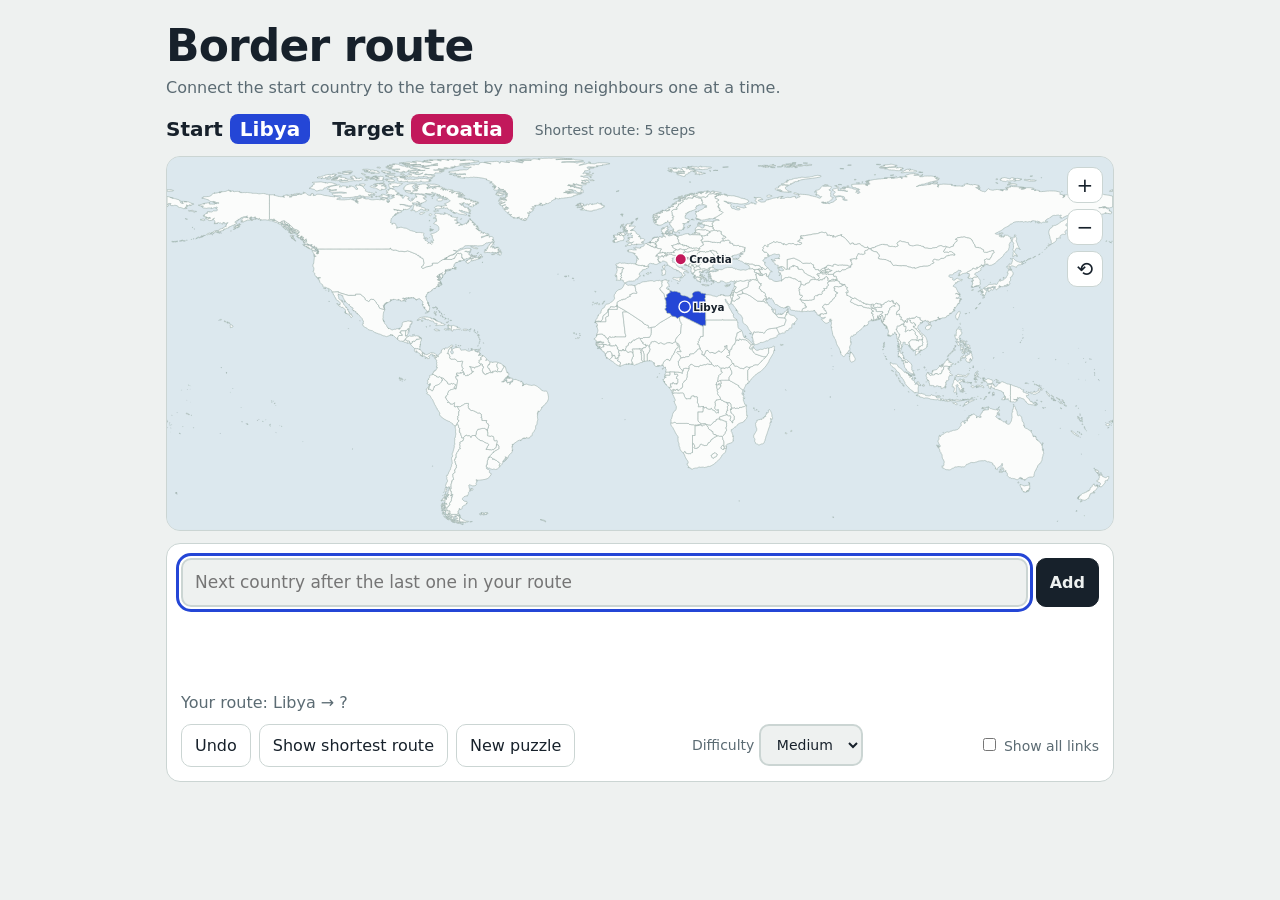
==== index.html @ fc67e156 "chnaged" ====
<!DOCTYPE html>
<html lang="en">

<head>
  <meta charset="utf-8">
  <meta name="viewport" content="width=device-width, initial-scale=1, viewport-fit=cover">
  <title>Border route</title>
  <link rel="stylesheet" href="style.css">
</head>

<body>
  <main>
    <h1>Border route</h1>
    <p class="lede">Connect the start country to the target by naming neighbours one at a time.</p>

    <div class="brief"><span>Start <b class="s" id="sName"></b></span><span>Target <b class="t"
          id="tName"></b></span><small id="par"></small></div>

    <div class="mapbox"><svg id="map" viewBox="0 0 1000 394" role="img"
        aria-label="Zoomable, draggable world map showing your route">
        <rect width="1000" height="394" fill="var(--sea)" />
        <defs>
          <g id="world"></g>
        </defs>
        <g id="vw">
          <use href="#world" x="0" />
          <use href="#world" x="1000" />
        </g>
      </svg>
      <div class="zoom"><button id="zin" aria-label="Zoom in">+</button><button id="zout"
          aria-label="Zoom out">−</button><button id="zreset" aria-label="Reset view">⟲</button></div>
    </div>
    <div class="panel">
      <div class="entry"><input id="inp" autocomplete="off" spellcheck="false"
          placeholder="Next country after the last one in your route" aria-label="Country name"><button class="primary"
          id="go">Add</button></div>
      <div class="sugg" id="sugg"></div>
      <p id="msg" role="status"></p>
      <p class="route" id="route"></p>
      <div class="row">
        <button id="undo">Undo</button>
        <button id="reveal">Show shortest route</button>
        <button id="new">New puzzle</button>
        <label>Difficulty <select id="diff">
            <option value="3,4">Easy</option>
            <option value="5,6" selected>Medium</option>
            <option value="7,12">Hard</option>
          </select></label>
        <label><input type="checkbox" id="all" style="flex:none"> Show all links</label>
      </div>
    </div>
  </main>

  <script src="script.js"></script>
  </script>
</body>

</html>
---- style.css ----
:root {
    --bg: #EEF1F0;
    --ink: #17212B;
    --muted: #5B6B73;
    --panel: #fff;
    --line: #CBD5D3;
    --sea: #DCE8EE;
    --land: #FBFCFB;
    --edge: #9AAFA9;
    --dot: #8FA19B;
    --route: #0B7A75;
    --start: #2446D6;
    --target: #C2185B;
    --bad: #B93131;
    color-scheme: light;
    box-sizing: border-box;
    padding-top: env(safe-area-inset-top, 0px);
    padding-bottom: env(safe-area-inset-bottom, 0px)
}

@media (prefers-color-scheme:dark) {
    :root:not([data-theme="light"]) {
        --bg: #0F1719;
        --ink: #E4EEEC;
        --muted: #93A6A3;
        --panel: #172326;
        --line: #2B3D40;
        --sea: #13262C;
        --land: #21383C;
        --edge: #3F5E60;
        --dot: #5E7873;
        --route: #3FD1C7;
        --start: #7A96FF;
        --target: #FF6FA3;
        --bad: #FF8484;
        color-scheme: dark
    }
}

:root[data-theme="dark"] {
    --bg: #0F1719;
    --ink: #E4EEEC;
    --muted: #93A6A3;
    --panel: #172326;
    --line: #2B3D40;
    --sea: #13262C;
    --land: #21383C;
    --edge: #3F5E60;
    --dot: #5E7873;
    --route: #3FD1C7;
    --start: #7A96FF;
    --target: #FF6FA3;
    --bad: #FF8484;
    color-scheme: dark
}

html {
    scroll-padding-top: env(safe-area-inset-top, 0px)
}

* {
    box-sizing: border-box
}

body {
    margin: 0;
    background: var(--bg);
    color: var(--ink);
    font-family: "Schibsted Grotesk", system-ui, -apple-system, "Segoe UI", sans-serif;
    line-height: 1.45
}

main {
    max-width: 980px;
    margin: 0 auto;
    padding: 24px 16px 40px
}

h1 {
    font-size: clamp(30px, 6vw, 44px);
    line-height: 1;
    margin: 0 0 8px;
    font-weight: 800;
    letter-spacing: -.02em
}

.lede {
    color: var(--muted);
    margin: 0 0 16px
}

.brief {
    display: flex;
    flex-wrap: wrap;
    gap: 10px 22px;
    align-items: center;
    font-size: 20px;
    font-weight: 700;
    margin-bottom: 12px
}

.brief b {
    padding: 3px 10px;
    border-radius: 8px;
    color: #fff
}

.s {
    background: var(--start)
}

.t {
    background: var(--target)
}

.brief small {
    font-size: 14px;
    color: var(--muted);
    font-weight: 400
}

.mapbox {
    background: var(--sea);
    border: 1px solid var(--line);
    border-radius: 14px;
    overflow: hidden
}

.mapbox {
    position: relative
}

svg {
    display: block;
    width: 100%;
    height: auto;
    touch-action: none;
    cursor: grab;
    user-select: none
}

svg:active {
    cursor: grabbing
}

.land {
    fill: var(--land);
    stroke: var(--edge);
    stroke-width: .6;
    vector-effect: non-scaling-stroke;
    transition: fill .5s
}

.c-route {
    fill: var(--route)
}

.c-start {
    fill: var(--start)
}

.c-target {
    fill: var(--target)
}

.c-tidle {
    fill: var(--target);
    fill-opacity: .35
}

.zoom {
    position: absolute;
    right: 10px;
    top: 10px;
    display: flex;
    flex-direction: column;
    gap: 6px
}

.zoom button {
    width: 36px;
    height: 36px;
    padding: 0;
    background: var(--panel);
    font-size: 20px
}

.panel {
    background: var(--panel);
    border: 1px solid var(--line);
    border-radius: 14px;
    padding: 14px;
    margin-top: 12px
}

.entry {
    display: flex;
    gap: 8px
}

input,
select {
    font: inherit;
    padding: 10px 12px;
    border-radius: 10px;
    border: 2px solid var(--line);
    background: var(--bg);
    color: var(--ink)
}

input {
    flex: 1;
    min-width: 0;
    font-size: 17px
}

button {
    font: inherit;
    cursor: pointer;
    border-radius: 10px;
    border: 1px solid var(--line);
    background: transparent;
    color: var(--ink);
    padding: 9px 13px
}

button:hover {
    border-color: var(--ink)
}

button.primary {
    background: var(--ink);
    color: var(--bg);
    border-color: var(--ink);
    font-weight: 600
}

button:focus-visible,
input:focus-visible,
select:focus-visible {
    outline: 3px solid var(--start);
    outline-offset: 2px
}

button:disabled,
input:disabled {
    opacity: .5;
    cursor: not-allowed
}

.sugg {
    display: flex;
    flex-wrap: wrap;
    gap: 6px;
    margin-top: 8px;
    min-height: 34px
}

.sugg button {
    padding: 4px 10px;
    font-size: 14px
}

#msg {
    min-height: 24px;
    margin: 8px 0 0
}

#msg.bad {
    color: var(--bad)
}

#msg.ok {
    color: var(--route);
    font-weight: 600
}

.row {
    display: flex;
    flex-wrap: wrap;
    gap: 8px;
    align-items: center;
    margin-top: 10px
}

.row label {
    margin-left: auto;
    color: var(--muted);
    font-size: 14px
}

.route {
    margin: 10px 0 0;
    color: var(--muted)
}

.route strong {
    color: var(--ink)
}

.legend {
    font-size: 13px;
    color: var(--muted);
    margin: 8px 2px 0
}
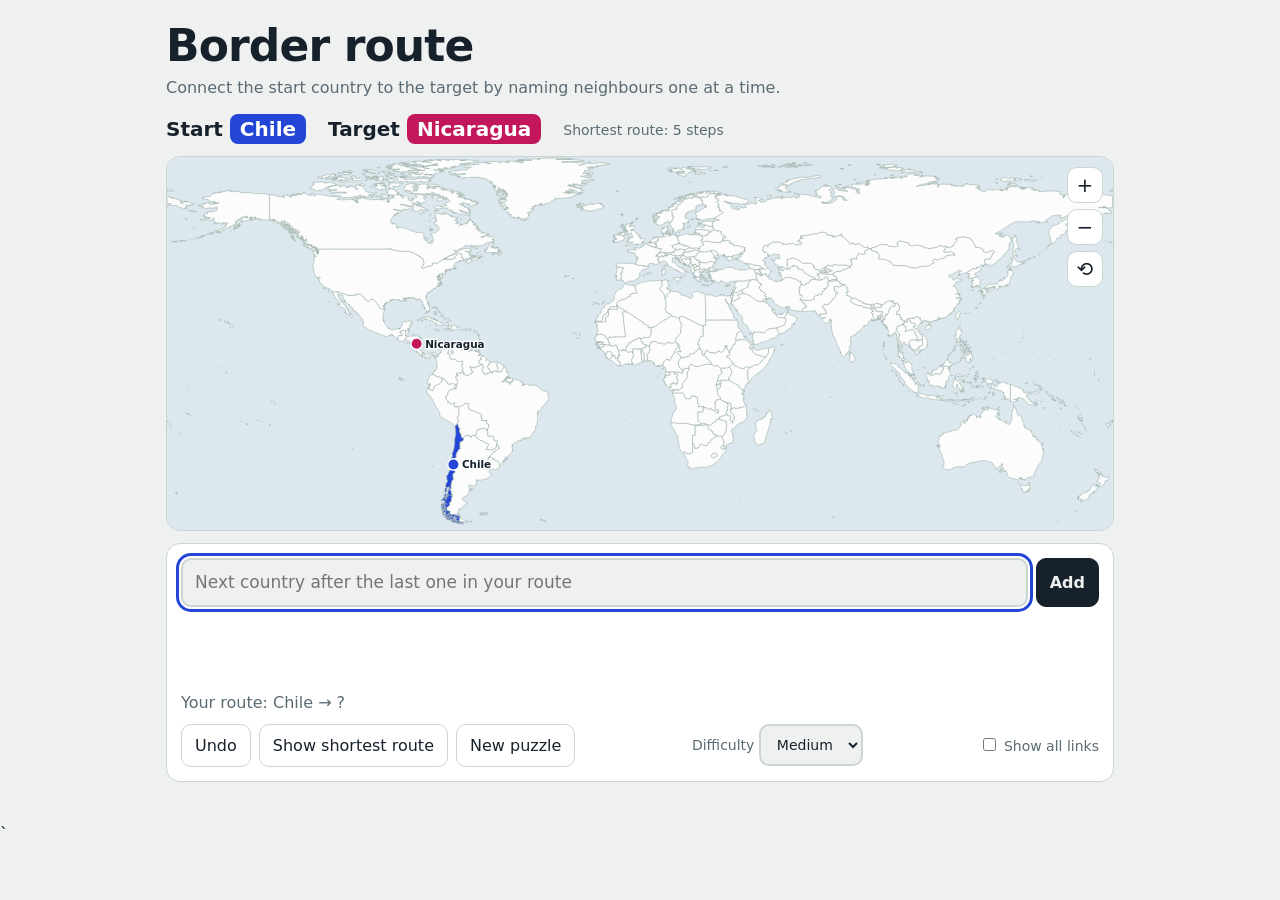
==== commit c91dae0d: "added" ====
--- a/index.html
+++ b/index.html
@@ -55,4 +55,4 @@
   </script>
 </body>
 
-</html>+</html> `
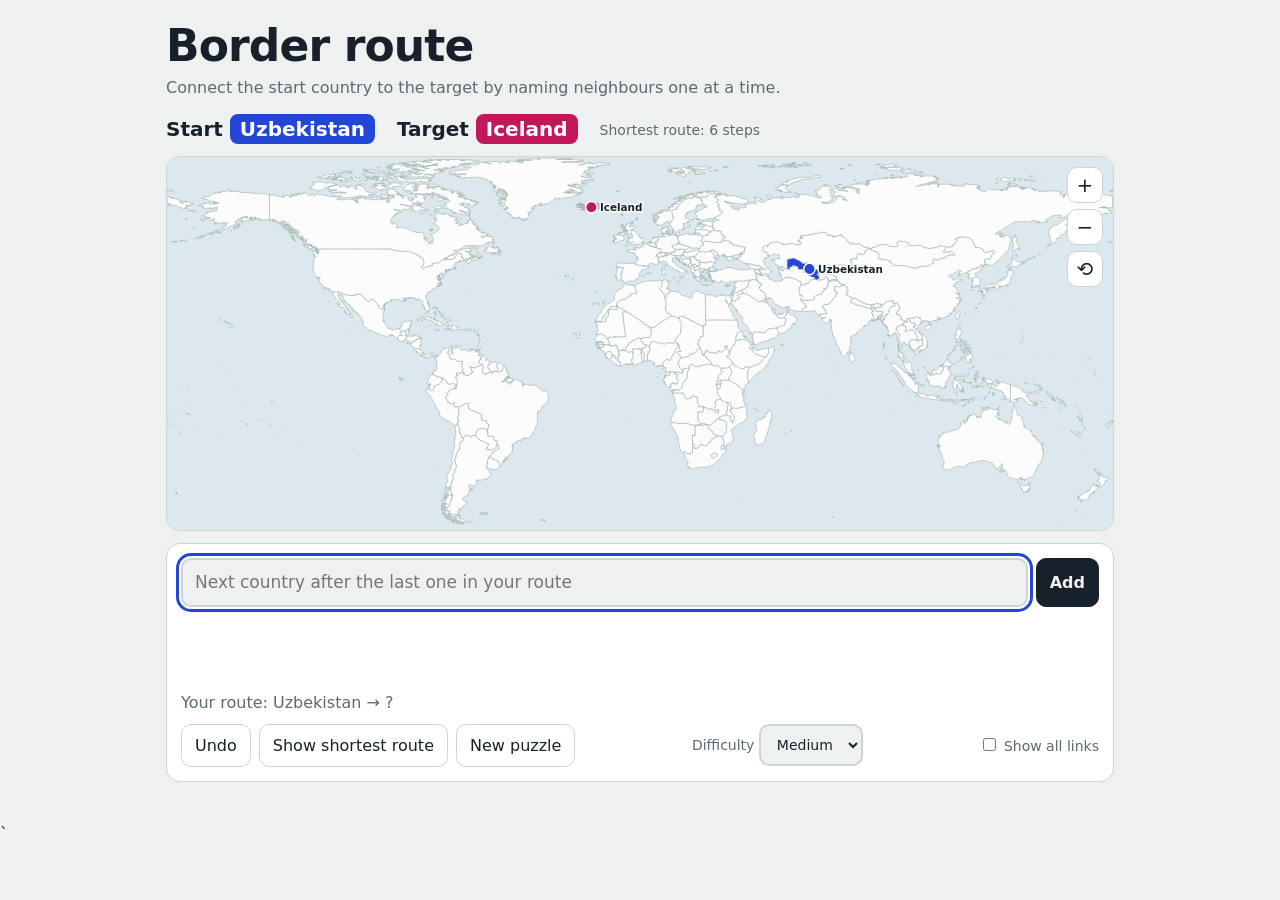
==== commit 05b910ae: "Imporved" ====
--- a/index.html
+++ b/index.html
@@ -12,10 +12,10 @@
   <main>
     <h1>Border route</h1>
     <p class="lede">Connect the start country to the target by naming neighbours one at a time.</p>
-
+  
     <div class="brief"><span>Start <b class="s" id="sName"></b></span><span>Target <b class="t"
           id="tName"></b></span><small id="par"></small></div>
-
+  
     <div class="mapbox"><svg id="map" viewBox="0 0 1000 394" role="img"
         aria-label="Zoomable, draggable world map showing your route">
         <rect width="1000" height="394" fill="var(--sea)" />
